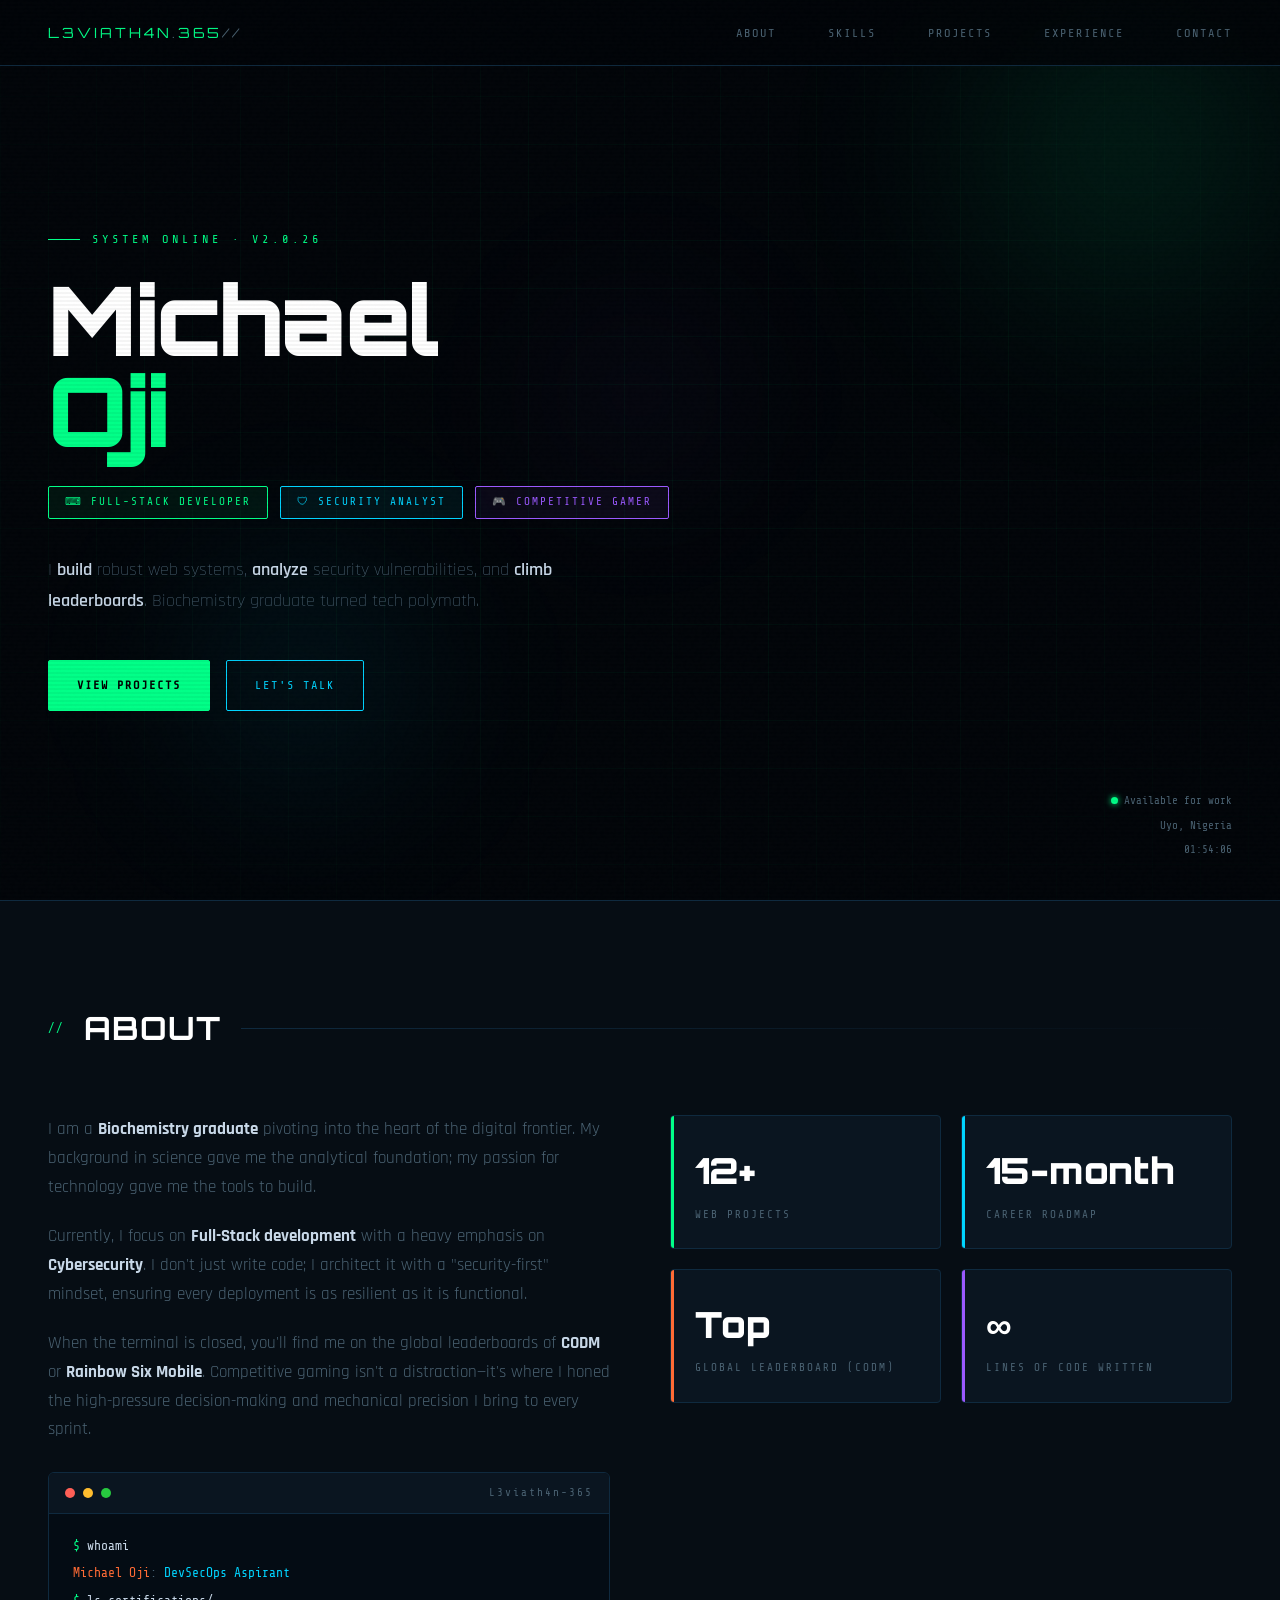
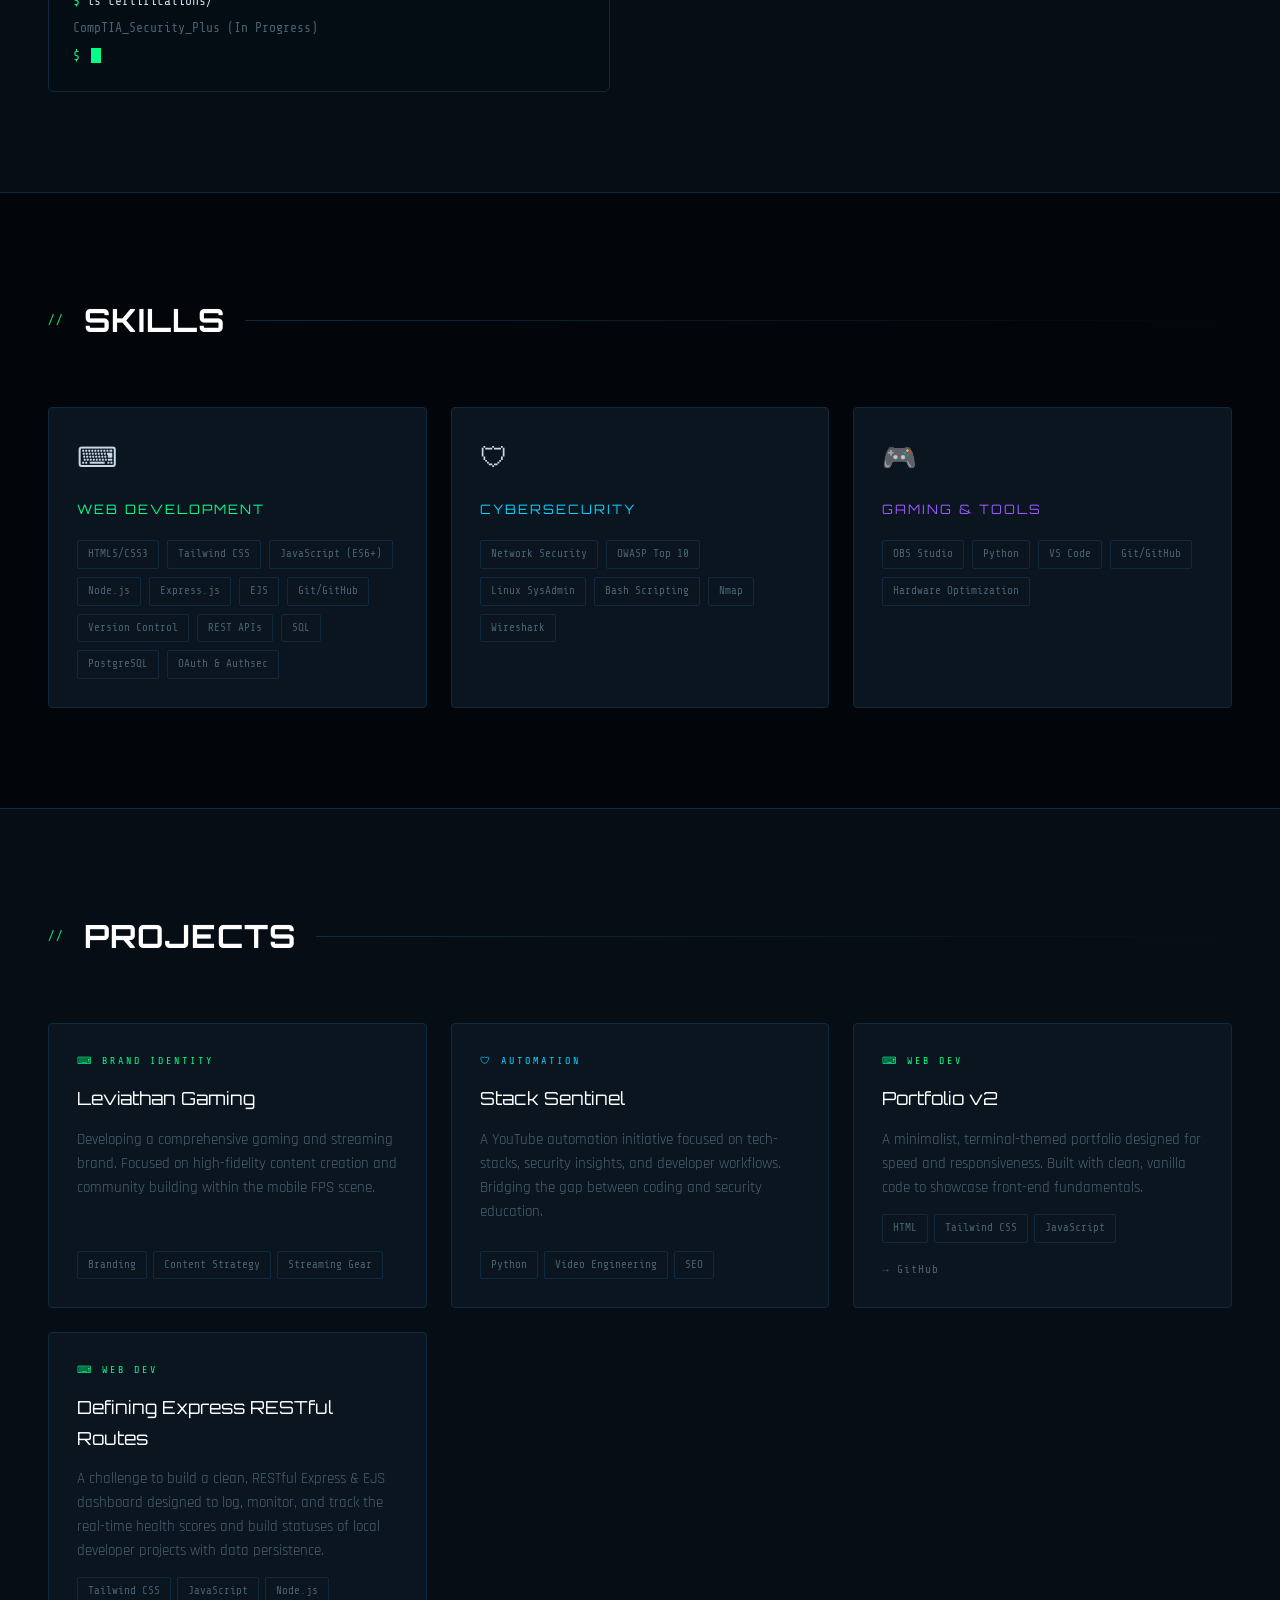
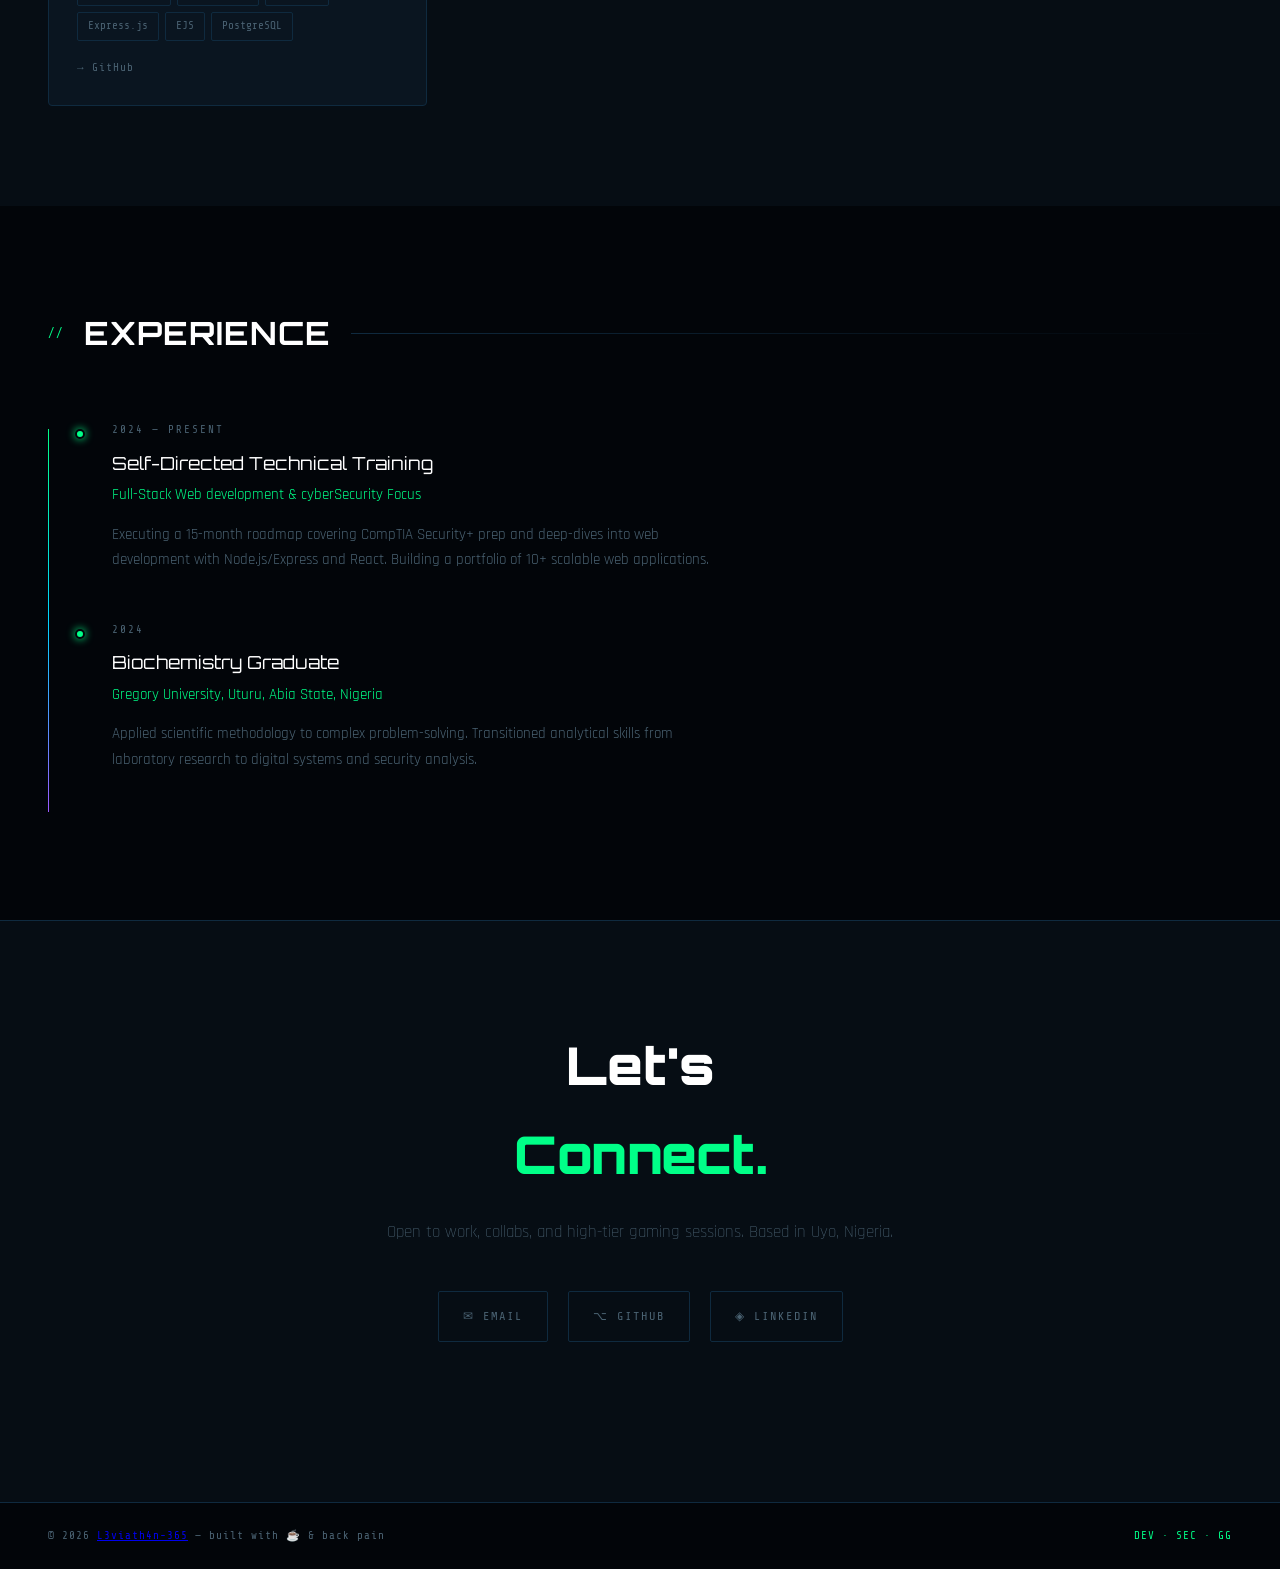
==== contributors/l3viath4n-365/index.html @ 77ffc300 "Merge branch 'main' into fix-149-150-people-json-pagination" ====
<!DOCTYPE html>
<html lang="en">

<head>
  <meta charset="UTF-8" />
  <meta name="viewport" content="width=device-width, initial-scale=1.0" />
  <title>L3viath4n // DEV · SEC · GG</title>
  <link rel="preconnect" href="https://fonts.googleapis.com" />
  <link
    href="https://fonts.googleapis.com/css2?family=Share+Tech+Mono&family=Orbitron:wght@400;700;900&family=Rajdhani:wght@300;400;600&display=swap"
    rel="stylesheet"/>
  <link rel="stylesheet" href="./styles.css" />
  <script src="https://ajax.googleapis.com/ajax/libs/jquery/3.7.1/jquery.min.js"></script>
  <script src="./index.js" defer></script>
</head>

<body>
  <nav>
    <a class="nav-logo" href="#hero">l3viath4n<span>.</span>365<span>//</span></a>
    <ul class="nav-links">
      <li><a href="#about">About</a></li>
      <li><a href="#skills">Skills</a></li>
      <li><a href="#projects">Projects</a></li>
      <li><a href="#experience">Experience</a></li>
      <li><a href="#contact">Contact</a></li>
    </ul>
  </nav>

  <section id="hero">
    <div class="orb orb-1"></div>
    <div class="orb orb-2"></div>
    <div class="orb orb-3"></div>

    <div class="hero-content fade-up visible">
      <div class="hero-tag">System Online · v2.0.26</div>

      <h1 class="hero-name">
        Michael<br><span class="accent">Oji</span>
      </h1>

      <div class="hero-roles">
        <span class="role-chip dev">⌨ Full-Stack Developer</span>
        <span class="role-chip sec">🛡 Security Analyst</span>
        <span class="role-chip game">🎮 Competitive Gamer</span>
      </div>

      <p class="hero-bio">
        I <strong>build</strong> robust web systems, <strong>analyze</strong> security vulnerabilities, and
        <strong>climb leaderboards</strong>. Biochemistry graduate turned tech polymath.
      </p>

      <div class="hero-cta">
        <a href="#projects" class="btn btn-primary">View Projects</a>
        <a href="#contact" class="btn btn-ghost">Let's Talk</a>
      </div>
    </div>

    <div class="hero-status">
      <span><span class="status-dot"></span>Available for work</span>
      <span>Uyo, Nigeria</span>
      <span id="clock">00:00:00</span>
    </div>
  </section>

  <section id="about">
    <div class="section-header fade-up">
      <span class="section-num"> //</span>
      <h2 class="section-title">ABOUT</h2>
      <div class="section-line"></div>
    </div>

    <div class="about-grid">
      <div class="about-text fade-up">
        <p>I am a <strong>Biochemistry graduate</strong> pivoting into the heart of the digital frontier. My background
          in science gave me the analytical foundation; my passion for technology gave me the tools to build.</p>
        <p>Currently, I focus on <strong>Full-Stack development</strong> with a heavy emphasis on
          <strong>Cybersecurity</strong>. I don't just write code; I architect it with a "security-first" mindset,
          ensuring every deployment is as resilient as it is functional.
        </p>
        <p>When the terminal is closed, you'll find me on the global leaderboards of <strong>CODM</strong> or
          <strong>Rainbow Six Mobile</strong>. Competitive gaming isn't a distraction—it's where I honed the
          high-pressure decision-making and mechanical precision I bring to every sprint.
        </p>

        <div class="terminal">
          <div class="terminal-bar">
            <div class="t-dot r"></div>
            <div class="t-dot y"></div>
            <div class="t-dot g"></div>
            <span class="terminal-title">L3viath4n-365</span>
          </div>
          <div class="terminal-body">
            <div class="t-line"><span class="t-prompt">$ </span><span class="t-cmd">whoami</span></div>
            <div class="t-line t-out"><span class="t-val">Michael Oji</span>: <span class="t-key">DevSecOps
                Aspirant</span></div>
            <div class="t-line"><span class="t-prompt">$ </span><span class="t-cmd">ls certifications/</span></div>
            <div class="t-line t-out">CompTIA_Security_Plus (In Progress)</div>
            <div class="t-line"><span class="t-prompt">$ </span><span class="cursor"></span></div>
          </div>
        </div>
      </div>

      <div class="about-stats fade-up">
        <div class="stat-card g">
          <div class="stat-num">12+</div>
          <div class="stat-label">Web Projects</div>
        </div>
        <div class="stat-card c">
          <div class="stat-num">15-month</div>
          <div class="stat-label">Career Roadmap</div>
        </div>
        <div class="stat-card o">
          <div class="stat-num">Top</div>
          <div class="stat-label">Global Leaderboard (CODM)</div>
        </div>
        <div class="stat-card p">
          <div class="stat-num">∞</div>
          <div class="stat-label">Lines of code Written</div>
        </div>
      </div>
    </div>
  </section>

  <section id="skills">
    <div class="section-header fade-up">
      <span class="section-num"> //</span>
      <h2 class="section-title">SKILLS</h2>
      <div class="section-line"></div>
    </div>

    <div class="skills-grid">
      <div class="skill-group fade-up">
        <div class="skill-group-icon">⌨</div>
        <div class="skill-group-title">Web Development</div>
        <div class="skill-tags">
          <span class="tag">HTML5/CSS3</span>
          <span class="tag">Tailwind CSS</span>
          <span class="tag">JavaScript (ES6+)</span>
          <span class="tag">Node.js</span>
          <span class="tag">Express.js</span>
          <span class="tag">EJS</span>
          <span class="tag">Git/GitHub</span>
          <span class="tag">Version Control</span>
          <span class="tag">REST APIs</span>
          <span class="tag">SQL</span>
          <span class="tag">PostgreSQL</span>
          <span class="tag">OAuth & Authsec</span>
        </div>
      </div>

      <div class="skill-group sec-group fade-up">
        <div class="skill-group-icon">🛡</div>
        <div class="skill-group-title">Cybersecurity</div>
        <div class="skill-tags">
          <span class="tag">Network Security</span>
          <span class="tag">OWASP Top 10</span>
          <span class="tag">Linux SysAdmin</span>
          <span class="tag">Bash Scripting</span>
          <span class="tag">Nmap</span>
          <span class="tag">Wireshark</span>
        </div>
      </div>

      <div class="skill-group game-group fade-up">
        <div class="skill-group-icon">🎮</div>
        <div class="skill-group-title">Gaming & Tools</div>
        <div class="skill-tags">
          <span class="tag">OBS Studio</span>
          <span class="tag">Python</span>
          <span class="tag">VS Code</span>
          <span class="tag">Git/GitHub</span>
          <span class="tag">Hardware Optimization</span>
        </div>
      </div>
    </div>
  </section>

  <section id="projects">
    <div class="section-header fade-up">
      <span class="section-num"> //</span>
      <h2 class="section-title">PROJECTS</h2>
      <div class="section-line"></div>
    </div>

    <div class="projects-grid">

      <div class="project-card fade-up">
        <div class="project-type dev">⌨ Brand Identity</div>
        <div class="project-title">Leviathan Gaming</div>
        <p class="project-desc">Developing a comprehensive gaming and streaming brand. Focused on high-fidelity content
          creation and community building within the mobile FPS scene.</p>
        <div class="project-stack">
          <span class="tag">Branding</span>
          <span class="tag">Content Strategy</span>
          <span class="tag">Streaming Gear</span>
        </div>
      </div>

      <div class="project-card sec-card fade-up">
        <div class="project-type sec">🛡 Automation</div>
        <div class="project-title">Stack Sentinel</div>
        <p class="project-desc">A YouTube automation initiative focused on tech-stacks, security insights, and developer
          workflows. Bridging the gap between coding and security education.</p>
        <div class="project-stack">
          <span class="tag">Python</span>
          <span class="tag">Video Engineering</span>
          <span class="tag">SEO</span>
        </div>
      </div>

      <div class="project-card fade-up">
        <div class="project-type dev">⌨ Web Dev</div>
        <div class="project-title">Portfolio v2</div>
        <p class="project-desc">A minimalist, terminal-themed portfolio designed for speed and responsiveness. Built
          with clean, vanilla code to showcase front-end fundamentals.</p>
        <div class="project-stack">
          <span class="tag">HTML</span>
          <span class="tag">Tailwind CSS</span>
          <span class="tag">JavaScript</span>
        </div>
        <div class="project-links">
          <a href="https://github.com/L3viath4n-365">→ GitHub</a>
        </div>
      </div>

      <div class="project-card fade-up">
        <div class="project-type dev">⌨ Web Dev</div>
        <div class="project-title">Defining Express RESTful Routes</div>
        <p class="project-desc">A challenge to build a clean, RESTful Express & EJS dashboard designed to log, monitor,
          and track the
          real-time health scores and build statuses of local developer projects with data persistence.</p>
        <div class="project-stack">
          <span class="tag">Tailwind CSS</span>
          <span class="tag">JavaScript</span>
          <span class="tag">Node.js</span>
          <span class="tag">Express.js</span>
          <span class="tag">EJS</span>
          <span class="tag">PostgreSQL</span>
        </div>
        <div class="project-links">
          <a href="https://github.com/L3viath4n-365/EJS--RESTful-ROUTES-and-git-practice-challenge-from-gemini">→
            GitHub</a>
        </div>
      </div>
    </div>
  </section>

  <section id="experience">
    <div class="section-header fade-up">
      <span class="section-num"> //</span>
      <h2 class="section-title">EXPERIENCE</h2>
      <div class="section-line"></div>
    </div>

    <div class="timeline">
      <div class="timeline-item fade-up">
        <div class="timeline-date">2024 — PRESENT</div>
        <div class="timeline-role">Self-Directed Technical Training</div>
        <div class="timeline-company">Full-Stack Web development & cyberSecurity Focus</div>
        <p class="timeline-desc">Executing a 15-month roadmap covering CompTIA Security+ prep and deep-dives into web
          development with Node.js/Express and React. Building a portfolio of 10+ scalable web applications.</p>
      </div>

      <div class="timeline-item fade-up">
        <div class="timeline-date">2024</div>
        <div class="timeline-role">Biochemistry Graduate</div>
        <div class="timeline-company">Gregory University, Uturu, Abia State, Nigeria</div>
        <p class="timeline-desc">Applied scientific methodology to complex problem-solving. Transitioned analytical
          skills from laboratory research to digital systems and security analysis.</p>
      </div>
    </div>
  </section>

  <section id="contact">
    <div class="contact-inner fade-up">
      <h2 class="contact-heading">Let's<br><span class="accent">Connect.</span></h2>
      <p class="contact-sub">Open to work, collabs, and high-tier gaming sessions. Based in Uyo, Nigeria.</p>

      <div class="contact-links">
        <a class="contact-link" href="mailto:michaelekeoma01@gmail.com">✉ Email</a>
        <a class="contact-link" href="https://github.com/L3viath4n-365" target="_blank" rel="noopener">⌥ GitHub</a>
        <a class="contact-link" href="https://linkedin.com/in/michael-oji-90525a374/" target="_blank" rel="noopener">◈
          LinkedIn</a>
      </div>

      <!-- i'll add a resume later, i promise..!! -->

      <!-- <a href="Michael's resume.pdf" class="btn btn-primary" download>↓ Download Resume</a> -->
    </div>
  </section>

  <footer>
    <p>© 2026 <a href="https://github.com/L3viath4n-365">L3viath4n-365</a> — built with ☕ & back pain</p>
    <p class="footer-right">DEV · SEC · GG</p>
  </footer>

  <script>HDTheme.init();</script>
</body>

</html>
---- contributors/l3viath4n-365/styles.css ----
/*
  Put your own page-specific CSS here.

  assets/style.css (site-wide) gives you the dark/light theme, fonts,
  colors, and the .card/.pill/.btn building blocks for free — this file
  is where YOU add anything custom to your own page. It's only ever
  loaded by your index.html, so nothing you write here can affect
  anyone else's page or the main directory grid.

  Want an example of this in use? See contributors/talen/styles.css —
  feel free to copy any of it.
*/

:root {
  --bg:        #020509;
  --bg2:       #060d14;
  --panel:     #0a1520;
  --border:    #0f2a3f;
  --green:     #00ff88;
  --cyan:      #00d4ff;
  --orange:    #ff6b35;
  --purple:    #9b59ff;
  --text:      #c8d8e8;
  --muted:     #4a6272;
  --font-mono: 'Share Tech Mono', monospace;
  --font-head: 'Orbitron', sans-serif;
  --font-body: 'Rajdhani', sans-serif;
}

*, *::before, *::after { box-sizing: border-box; margin: 0; padding: 0; }
html { scroll-behavior: smooth; }

body {
  background: var(--bg);
  color: var(--text);
  font-family: var(--font-body);
  font-size: 17px;
  line-height: 1.7;
  overflow-x: hidden;
}

body::before {
  content: '';
  position: fixed;
  inset: 0;
  background: repeating-linear-gradient(
    0deg,
    transparent,
    transparent 2px,
    rgba(0,0,0,0.04) 2px,
    rgba(0,0,0,0.04) 4px
  );
  pointer-events: none;
  z-index: 9999;
}

body::after {
  content: '';
  position: fixed;
  inset: 0;
  background-image: url("data:image/svg+xml,%3Csvg viewBox='0 0 256 256' xmlns='http://www.w3.org/2000/svg'%3E%3Cfilter id='noise'%3E%3CfeTurbulence type='fractalNoise' baseFrequency='0.9' numOctaves='4' stitchTiles='stitch'/%3E%3C/filter%3E%3Crect width='100%25' height='100%25' filter='url(%23noise)' opacity='0.035'/%3E%3C/svg%3E");
  pointer-events: none;
  z-index: 9998;
  opacity: 0.4;
}

/* SCROLLBAR */
::-webkit-scrollbar { width: 4px; }
::-webkit-scrollbar-track { background: var(--bg); }
::-webkit-scrollbar-thumb { background: var(--green); border-radius: 2px; }

/* SELECTION */
::selection { background: var(--green); color: #000; }

/* NAV */
nav {
  position: fixed;
  top: 0; left: 0; right: 0;
  z-index: 100;
  display: flex;
  align-items: center;
  justify-content: space-between;
  padding: 18px 48px;
  background: rgba(2,5,9,0.85);
  -webkit-backdrop-filter: blur(12px);
  backdrop-filter: blur(12px);
  border-bottom: 1px solid var(--border);
  text-transform: uppercase;
  letter-spacing: 2px;
}

.nav-logo {
  font-family: var(--font-head);
  font-size: 14px;
  letter-spacing: 3px;
  color: var(--green);
  text-decoration: none;
}
.nav-logo span { color: var(--muted); }

.nav-links {
  display: flex;
  gap: 36px;
  list-style: none;
}

.nav-links a {
  font-family: var(--font-mono);
  font-size: 12px;
  color: var(--muted);
  text-decoration: none;
  letter-spacing: 2px;
  text-transform: uppercase;
  transition: color 0.2s;
  position: relative;
}
.nav-links a::before {
  content: '> ';
  color: var(--green);
  opacity: 0;
  transition: opacity 0.2s;
}
.nav-links a:hover { color: var(--cyan); }
.nav-links a:hover::before { opacity: 1; }

/* HERO */
#hero {
  min-height: 100vh;
  display: flex;
  align-items: center;
  padding: 120px 48px 80px;
  position: relative;
  overflow: hidden;
}

/* Grid background */
#hero::before {
  content: '';
  position: absolute;
  inset: 0;
  background-image:
    linear-gradient(rgba(0,255,136,0.04) 1px, transparent 1px),
    linear-gradient(90deg, rgba(0,255,136,0.04) 1px, transparent 1px);
  background-size: 48px 48px;
  -webkit-mask-image: radial-gradient(ellipse 80% 80% at 50% 50%, black 30%, transparent 100%);
  mask-image: radial-gradient(ellipse 80% 80% at 50% 50%, black 30%, transparent 100%);
}

/* Glowing orbs */
.orb {
  position: absolute;
  border-radius: 50%;
  filter: blur(80px);
  pointer-events: none;
}
.orb-1 {
  width: 500px; height: 500px;
  background: radial-gradient(circle, rgba(0,255,136,0.12), transparent 70%);
  top: -100px; right: -100px;
  animation: drift 8s ease-in-out infinite alternate;
}
.orb-2 {
  width: 350px; height: 350px;
  background: radial-gradient(circle, rgba(0,212,255,0.1), transparent 70%);
  bottom: 50px; left: 10%;
  animation: drift 6s ease-in-out infinite alternate-reverse;
}
.orb-3 {
  width: 250px; height: 250px;
  background: radial-gradient(circle, rgba(155,89,255,0.08), transparent 70%);
  top: 30%; left: 40%;
  animation: drift 10s ease-in-out infinite alternate;
}

@keyframes drift {
  from { transform: translate(0, 0); }
  to   { transform: translate(30px, -20px); }
}

.hero-content {
  position: relative;
  z-index: 2;
  max-width: 900px;
}

.hero-tag {
  font-family: var(--font-mono);
  font-size: 12px;
  color: var(--green);
  letter-spacing: 4px;
  text-transform: uppercase;
  margin-bottom: 24px;
  display: flex;
  align-items: center;
  gap: 12px;
}
.hero-tag::before {
  content: '';
  display: inline-block;
  width: 32px; height: 1px;
  background: var(--green);
}

.hero-name {
  font-family: var(--font-head);
  font-size: clamp(48px, 8vw, 96px);
  font-weight: 900;
  line-height: 0.95;
  letter-spacing: -2px;
  margin-bottom: 20px;
  color: #fff;
  padding-bottom: 10px;
}
.hero-name .accent { color: var(--green); }

.hero-roles {
  display: flex;
  flex-wrap: wrap;
  gap: 12px;
  margin-bottom: 36px;
}

.role-chip {
  font-family: var(--font-mono);
  font-size: 11px;
  letter-spacing: 2px;
  text-transform: uppercase;
  padding: 6px 16px;
  border-radius: 2px;
  border: 1px solid;
}
.role-chip.dev   { border-color: var(--green);  color: var(--green);  background: rgba(0,255,136,0.06); }
.role-chip.sec   { border-color: var(--cyan);   color: var(--cyan);   background: rgba(0,212,255,0.06); }
.role-chip.game  { border-color: var(--purple);  color: var(--purple);  background: rgba(155,89,255,0.06); }

.hero-bio {
  max-width: 560px;
  font-size: 18px;
  font-weight: 300;
  color: var(--muted);
  margin-bottom: 44px;
}
.hero-bio strong { color: var(--text); font-weight: 600; }

.hero-cta {
  display: flex;
  gap: 16px;
  flex-wrap: wrap;
}

.btn {
  font-family: var(--font-mono);
  font-size: 12px;
  letter-spacing: 2px;
  text-transform: uppercase;
  padding: 14px 28px;
  border-radius: 2px;
  cursor: pointer;
  text-decoration: none;
  transition: all 0.25s;
  display: inline-block;
}
.btn-primary {
  background: var(--green);
  color: #000;
  border: 1px solid var(--green);
  font-weight: 700;
}
.btn-primary:hover {
  background: transparent;
  color: var(--green);
  box-shadow: 0 0 20px rgba(0,255,136,0.3);
}
.btn-ghost {
  background: transparent;
  color: var(--cyan);
  border: 1px solid var(--cyan);
}
.btn-ghost:hover {
  background: rgba(0,212,255,0.1);
  box-shadow: 0 0 20px rgba(0,212,255,0.2);
}

/* Terminal blink cursor */
.cursor {
  display: inline-block;
  width: 10px; height: 1.1em;
  background: var(--green);
  vertical-align: text-bottom;
  margin-left: 4px;
  animation: blink 1s step-end infinite;
}
@keyframes blink { 50% { opacity: 0; } }

/* Status bar */
.hero-status {
  position: absolute;
  bottom: 40px;
  right: 48px;
  font-family: var(--font-mono);
  font-size: 11px;
  color: var(--muted);
  display: flex;
  flex-direction: column;
  align-items: flex-end;
  gap: 6px;
}
.status-dot {
  display: inline-block;
  width: 7px; height: 7px;
  border-radius: 50%;
  background: var(--green);
  margin-right: 6px;
  box-shadow: 0 0 6px var(--green);
  animation: pulse 2s ease-in-out infinite;
}
@keyframes pulse {
  0%,100% { opacity: 1; }
  50%      { opacity: 0.4; }
}

/* SECTION SHARED */
section { padding: 100px 48px; }

.section-header {
  display: flex;
  align-items: center;
  gap: 20px;
  margin-bottom: 60px;
}
.section-num {
  font-family: var(--font-mono);
  font-size: 12px;
  color: var(--green);
  letter-spacing: 2px;
}
.section-title {
  font-family: var(--font-head);
  font-size: clamp(22px, 3vw, 32px);
  font-weight: 700;
  color: #fff;
  letter-spacing: 1px;
}
.section-line {
  flex: 1;
  height: 1px;
  background: linear-gradient(90deg, var(--border), transparent);
}

/* ABOUT */
#about {
  background: var(--bg2);
  border-top: 1px solid var(--border);
  border-bottom: 1px solid var(--border);
}

.about-grid {
  display: grid;
  grid-template-columns: 1fr 1fr;
  gap: 60px;
  align-items: start;
}

.about-text p {
  color: var(--muted);
  font-size: 17px;
  margin-bottom: 20px;
}
.about-text p strong { color: var(--text); }

.about-stats {
  display: grid;
  grid-template-columns: 1fr 1fr;
  gap: 20px;
}

.stat-card {
  background: var(--panel);
  border: 1px solid var(--border);
  padding: 24px;
  border-radius: 4px;
  position: relative;
  overflow: hidden;
  transition: border-color 0.25s;
}
.stat-card::before {
  content: '';
  position: absolute;
  top: 0; left: 0;
  width: 3px; height: 100%;
}
.stat-card.g::before  { background: var(--green); }
.stat-card.c::before  { background: var(--cyan); }
.stat-card.o::before  { background: var(--orange); }
.stat-card.p::before  { background: var(--purple); }
.stat-card:hover { border-color: rgba(0,255,136,0.3); }

.stat-num {
  font-family: var(--font-head);
  font-size: 36px;
  font-weight: 900;
  color: #fff;
}
.stat-label {
  font-family: var(--font-mono);
  font-size: 11px;
  color: var(--muted);
  letter-spacing: 2px;
  text-transform: uppercase;
  margin-top: 4px;
}

/* SKILLS */
.skills-grid {
  display: grid;
  grid-template-columns: repeat(3, 1fr);
  gap: 24px;
}

.skill-group {
  background: var(--panel);
  border: 1px solid var(--border);
  border-radius: 4px;
  padding: 28px;
  transition: transform 0.2s, border-color 0.2s;
}
.skill-group:hover {
  transform: translateY(-4px);
  border-color: rgba(0,255,136,0.2);
}

.skill-group-icon {
  font-size: 28px;
  margin-bottom: 14px;
}
.skill-group-title {
  font-family: var(--font-head);
  font-size: 13px;
  letter-spacing: 2px;
  color: var(--green);
  margin-bottom: 20px;
  text-transform: uppercase;
}
.skill-group.sec-group .skill-group-title  { color: var(--cyan); }
.skill-group.game-group .skill-group-title { color: var(--purple); }

.skill-tags {
  display: flex;
  flex-wrap: wrap;
  gap: 8px;
}

.tag {
  font-family: var(--font-mono);
  font-size: 11px;
  padding: 4px 10px;
  border-radius: 2px;
  border: 1px solid var(--border);
  color: var(--muted);
  transition: all 0.2s;
}
.tag:hover { color: var(--text); border-color: var(--muted); }

/* PROJECTS */
#projects { background: var(--bg2); border-top: 1px solid var(--border); }

.projects-grid {
  display: grid;
  grid-template-columns: repeat(auto-fill, minmax(320px, 1fr));
  gap: 24px;
}

.project-card {
  background: var(--panel);
  border: 1px solid var(--border);
  border-radius: 4px;
  padding: 28px;
  display: flex;
  flex-direction: column;
  gap: 14px;
  transition: all 0.25s;
  position: relative;
  overflow: hidden;
}
.project-card::after {
  content: '';
  position: absolute;
  inset: 0;
  background: linear-gradient(135deg, rgba(0,255,136,0.03), transparent 60%);
  opacity: 0;
  transition: opacity 0.3s;
}
.project-card:hover { transform: translateY(-6px); border-color: rgba(0,255,136,0.3); }
.project-card:hover::after { opacity: 1; }

.project-card.sec-card:hover  { border-color: rgba(0,212,255,0.3); }
.project-card.sec-card::after { background: linear-gradient(135deg, rgba(0,212,255,0.03), transparent 60%); }
.project-card.game-card:hover  { border-color: rgba(155,89,255,0.3); }
.project-card.game-card::after { background: linear-gradient(135deg, rgba(155,89,255,0.03), transparent 60%); }

.project-type {
  font-family: var(--font-mono);
  font-size: 10px;
  letter-spacing: 3px;
  text-transform: uppercase;
}
.project-type.dev  { color: var(--green); }
.project-type.sec  { color: var(--cyan); }
.project-type.game { color: var(--purple); }

.project-title {
  font-family: var(--font-head);
  font-size: 18px;
  color: #fff;
}
.project-desc {
  font-size: 15px;
  color: var(--muted);
  line-height: 1.6;
  flex: 1;
}

.project-stack {
  display: flex;
  flex-wrap: wrap;
  gap: 6px;
}

.project-links {
  display: flex;
  gap: 16px;
  margin-top: 4px;
}
.project-links a {
  font-family: var(--font-mono);
  font-size: 11px;
  letter-spacing: 1px;
  color: var(--muted);
  text-decoration: none;
  transition: color 0.2s;
}
.project-links a:hover { color: var(--green); }

/* EXPERIENCE */
.timeline {
  display: flex;
  flex-direction: column;
  gap: 0;
  position: relative;
  padding-left: 32px;
}
.timeline::before {
  content: '';
  position: absolute;
  left: 0; top: 8px; bottom: 8px;
  width: 1px;
  background: linear-gradient(to bottom, var(--green), var(--cyan), var(--purple));
}

.timeline-item {
  position: relative;
  padding: 0 0 48px 32px;
}
.timeline-item::before {
  content: '';
  position: absolute;
  left: -5px; top: 8px;
  width: 10px; height: 10px;
  border-radius: 50%;
  background: var(--green);
  border: 2px solid var(--bg);
  box-shadow: 0 0 8px var(--green);
}

.timeline-date {
  font-family: var(--font-mono);
  font-size: 11px;
  color: var(--muted);
  letter-spacing: 2px;
  margin-bottom: 8px;
}
.timeline-role {
  font-family: var(--font-head);
  font-size: 18px;
  color: #fff;
  margin-bottom: 4px;
}
.timeline-company {
  font-size: 15px;
  color: var(--green);
  margin-bottom: 14px;
}
.timeline-desc {
  font-size: 15px;
  color: var(--muted);
  max-width: 620px;
}

/* CONTACT */
#contact {
  background: var(--bg2);
  border-top: 1px solid var(--border);
  text-align: center;
}

.contact-inner {
  max-width: 640px;
  margin: 0 auto;
}
.contact-heading {
  font-family: var(--font-head);
  font-size: clamp(32px, 5vw, 52px);
  font-weight: 900;
  color: #fff;
  margin-bottom: 20px;
}
.contact-heading .accent { color: var(--green); }

.contact-sub {
  font-size: 17px;
  color: var(--muted);
  margin-bottom: 44px;
  font-weight: 300;
}

.contact-links {
  display: flex;
  justify-content: center;
  gap: 20px;
  flex-wrap: wrap;
  margin-bottom: 60px;
}

.contact-link {
  display: flex;
  align-items: center;
  gap: 10px;
  font-family: var(--font-mono);
  font-size: 12px;
  letter-spacing: 2px;
  text-transform: uppercase;
  color: var(--muted);
  text-decoration: none;
  padding: 14px 24px;
  border: 1px solid var(--border);
  border-radius: 2px;
  transition: all 0.25s;
}
.contact-link:hover {
  color: var(--green);
  border-color: var(--green);
  background: rgba(0,255,136,0.06);
  box-shadow: 0 0 16px rgba(0,255,136,0.15);
}

/* FOOTER */
footer {
  padding: 24px 48px;
  border-top: 1px solid var(--border);
  display: flex;
  justify-content: space-between;
  align-items: center;
}
footer p {
  font-family: var(--font-mono);
  font-size: 11px;
  color: var(--muted);
  letter-spacing: 1px;
}
footer .footer-right { color: var(--green); }

/* TERMINAL BLOCK */
.terminal {
  background: #040c14;
  border: 1px solid var(--border);
  border-radius: 6px;
  overflow: hidden;
  font-family: var(--font-mono);
  font-size: 13px;
  line-height: 1.8;
  margin-top: 28px;
}
.terminal-bar {
  background: #0a1520;
  padding: 10px 16px;
  display: flex;
  align-items: center;
  gap: 8px;
  border-bottom: 1px solid var(--border);
}
.t-dot { width: 10px; height: 10px; border-radius: 50%; }
.t-dot.r { background: #ff5f56; }
.t-dot.y { background: #ffbd2e; }
.t-dot.g { background: #27c93f; }
.terminal-title {
  margin-left: auto;
  color: var(--muted);
  font-size: 11px;
  letter-spacing: 2px;
}
.terminal-body { padding: 20px 24px; }
.t-line { margin-bottom: 4px; }
.t-prompt { color: var(--green); }
.t-cmd    { color: var(--text); }
.t-out    { color: var(--muted); }
.t-key    { color: var(--cyan); }
.t-val    { color: var(--orange); }

.terminal-body div:nth-of-child(4) { margin-top: 0; }

/* RESPONSIVE */
@media (max-width: 768px) {
  nav { padding: 16px 24px; }
  .nav-links { display: none; }
  section { padding: 70px 24px; }
  #hero { padding: 100px 24px 70px; }
  .about-grid { grid-template-columns: 1fr; }
  .skills-grid { grid-template-columns: 1fr; }
  .hero-status { display: none; }
  footer { flex-direction: column; gap: 8px; text-align: center; }
}

/* SCROLL FADE IN */
.fade-up {
  opacity: 0;
  transform: translateY(24px);
  transition: opacity 0.6s ease, transform 0.6s ease;
}
.fade-up.visible {
  opacity: 1;
  transform: translateY(0);
}
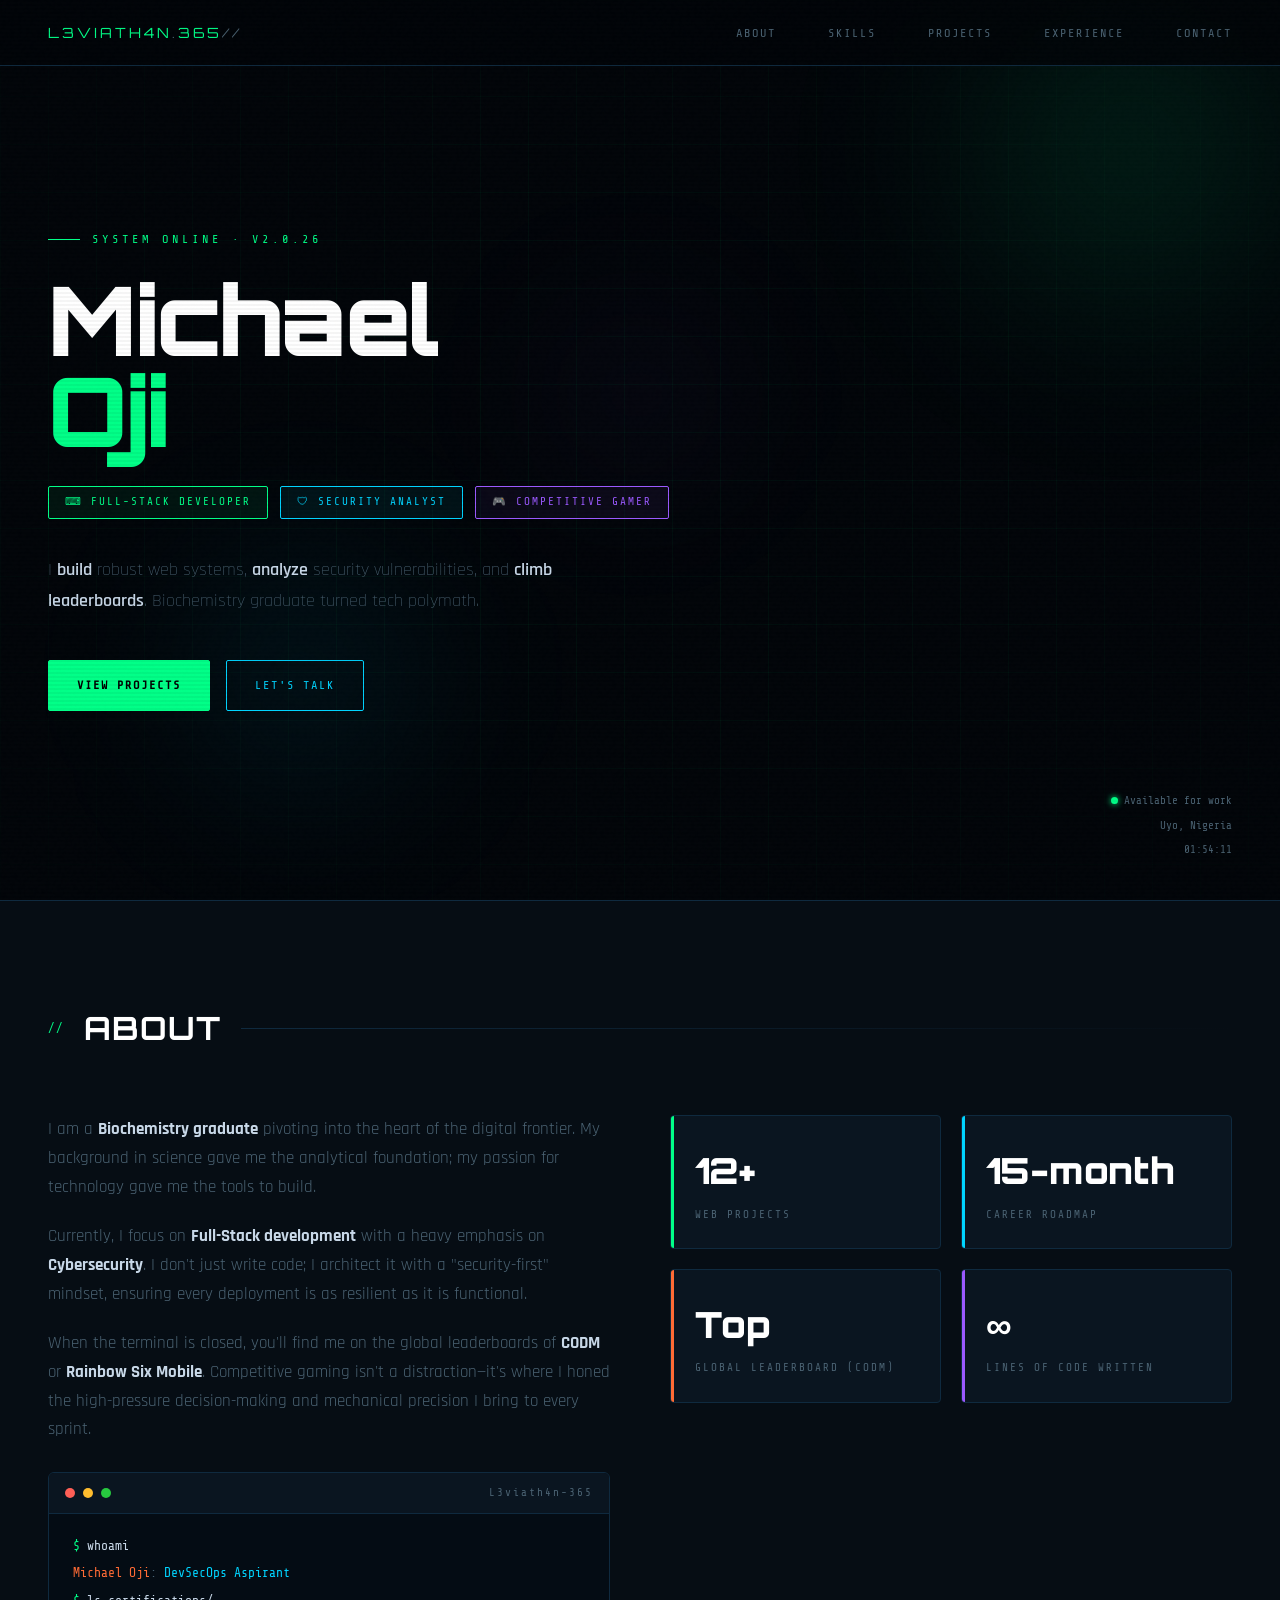
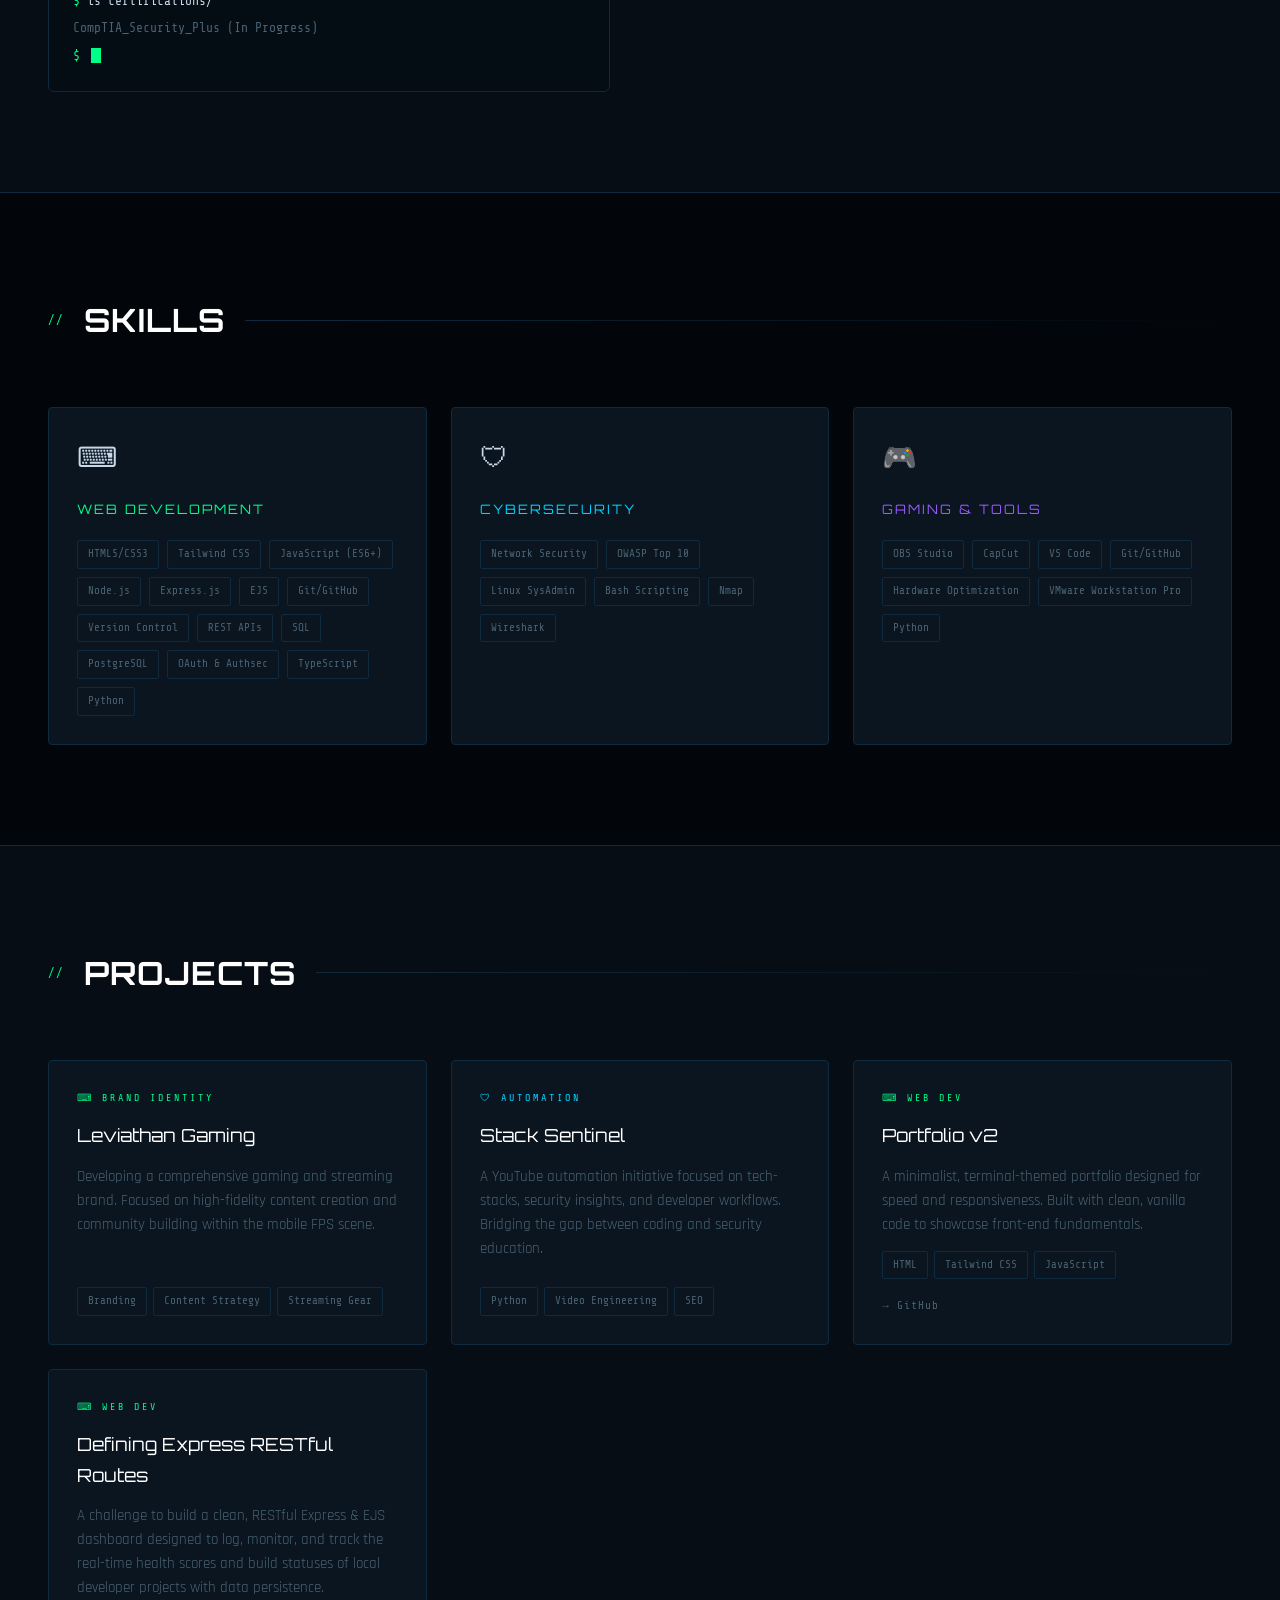
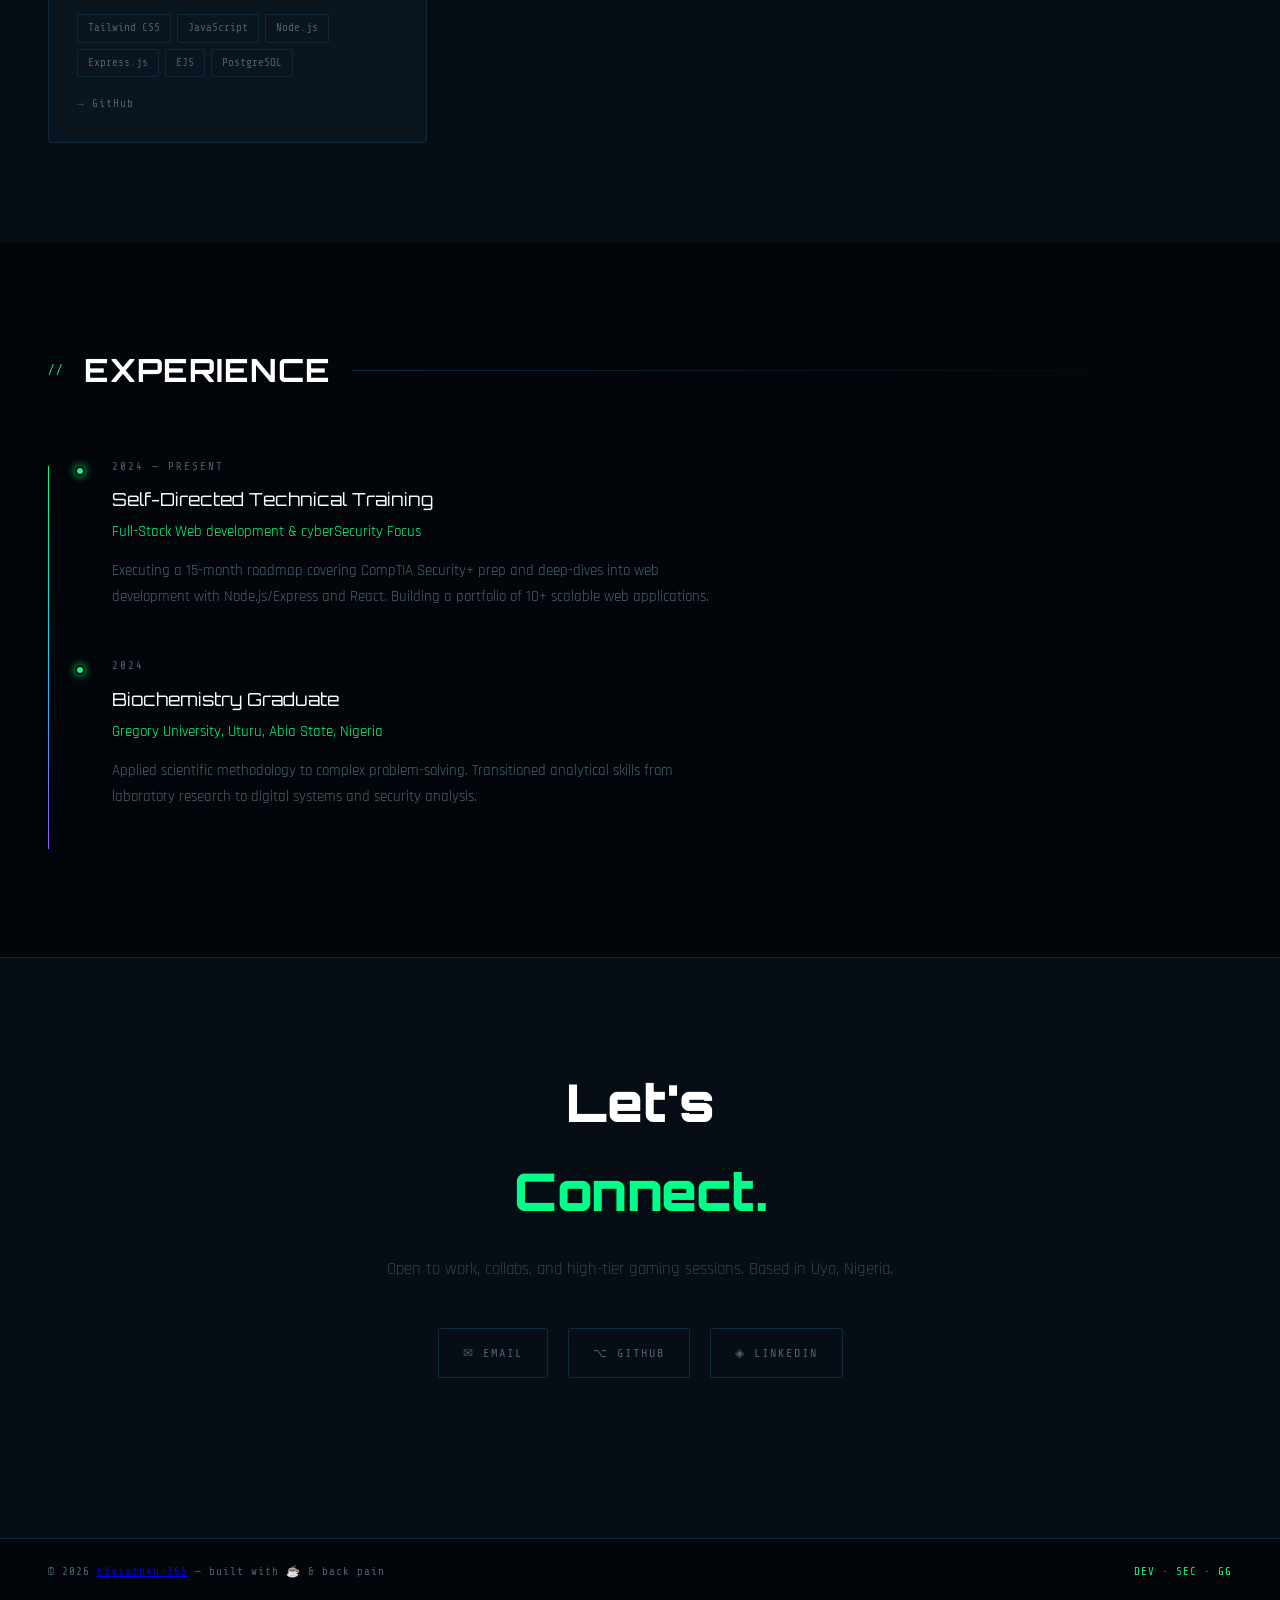
==== commit cd868bba: "Merge pull request #172 from L3viath4n-365/main Added links to my channels and projects" ====
--- a/contributors/l3viath4n-365/index.html
+++ b/contributors/l3viath4n-365/index.html
@@ -8,7 +8,7 @@
   <link rel="preconnect" href="https://fonts.googleapis.com" />
   <link
     href="https://fonts.googleapis.com/css2?family=Share+Tech+Mono&family=Orbitron:wght@400;700;900&family=Rajdhani:wght@300;400;600&display=swap"
-    rel="stylesheet"/>
+    rel="stylesheet" />
   <link rel="stylesheet" href="./styles.css" />
   <script src="https://ajax.googleapis.com/ajax/libs/jquery/3.7.1/jquery.min.js"></script>
   <script src="./index.js" defer></script>
@@ -145,6 +145,8 @@
           <span class="tag">SQL</span>
           <span class="tag">PostgreSQL</span>
           <span class="tag">OAuth & Authsec</span>
+          <span class="tag">TypeScript</span>
+          <span class="tag">Python</span>
         </div>
       </div>
 
@@ -166,10 +168,12 @@
         <div class="skill-group-title">Gaming & Tools</div>
         <div class="skill-tags">
           <span class="tag">OBS Studio</span>
-          <span class="tag">Python</span>
+          <span class="tag">CapCut</span>
           <span class="tag">VS Code</span>
           <span class="tag">Git/GitHub</span>
           <span class="tag">Hardware Optimization</span>
+          <span class="tag">VMware Workstation Pro</span>
+          <span class="tag">Python</span>
         </div>
       </div>
     </div>
@@ -219,7 +223,7 @@
           <span class="tag">JavaScript</span>
         </div>
         <div class="project-links">
-          <a href="https://github.com/L3viath4n-365">→ GitHub</a>
+          <a href="#">→ GitHub</a>
         </div>
       </div>
 
@@ -238,7 +242,7 @@
           <span class="tag">PostgreSQL</span>
         </div>
         <div class="project-links">
-          <a href="https://github.com/L3viath4n-365/EJS--RESTful-ROUTES-and-git-practice-challenge-from-gemini">→
+          <a href="#">→
             GitHub</a>
         </div>
       </div>
--- a/contributors/l3viath4n-365/styles.css
+++ b/contributors/l3viath4n-365/styles.css
@@ -537,9 +537,19 @@
   letter-spacing: 1px;
   color: var(--muted);
   text-decoration: none;
-  transition: color 0.2s;
-}
-.project-links a:hover { color: var(--green); }
+  transition: color 0.2s, text-decoration 0.2s; /* Added text-decoration transition */
+}
+
+.project-links a:hover { 
+  color: var(--green); 
+}
+
+/* ADD THIS - Focus state with underline */
+.project-links a:focus {
+  text-decoration: underline;
+  color: var(--green); /* Optional: also change color on focus */
+  outline: none; /* Optional: removes default focus outline */
+}
 
 /* EXPERIENCE */
 .timeline {
